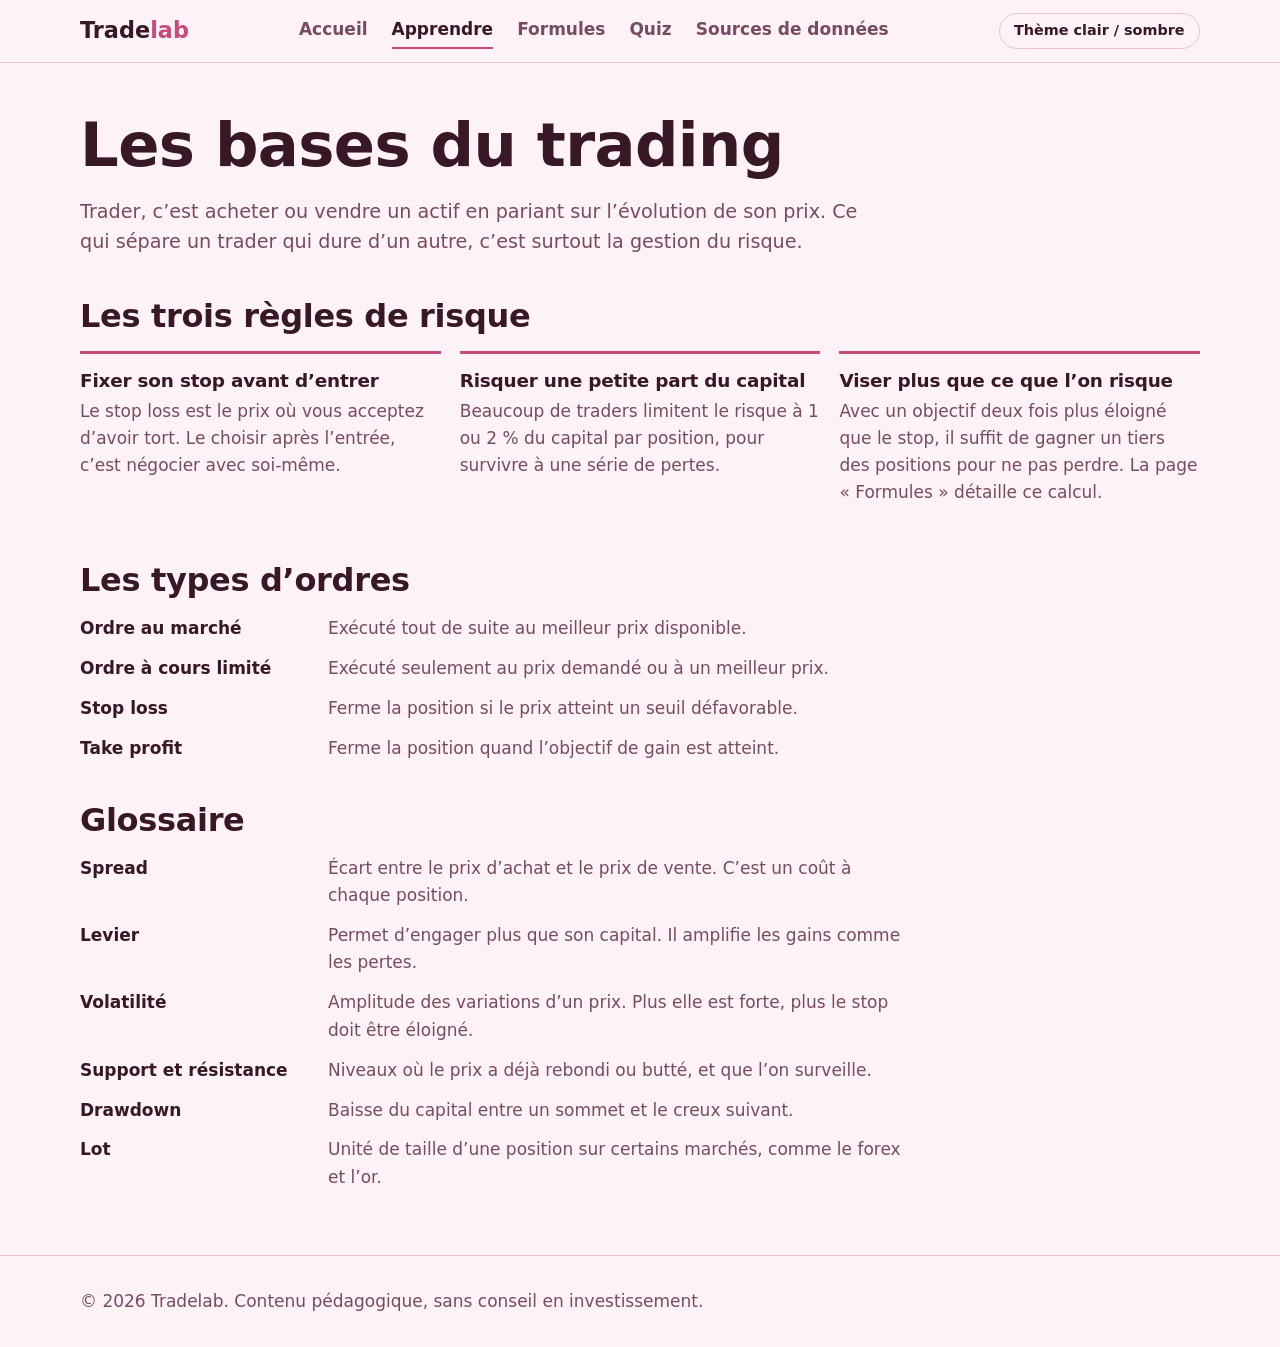
==== apprendre.html @ f182cb04 "dgshq" ====
<!DOCTYPE html>
<html lang="fr">
<head>
  <meta charset="utf-8">
  <meta name="viewport" content="width=device-width, initial-scale=1">
  <title>Apprendre les bases du trading – Tradelab</title>
  <link rel="stylesheet" href="style.css">
</head>
<body>
  <header class="site-header"><div class="wrap bar">
    <a class="logo" href="index.html">Trade<span>lab</span></a>
    <nav aria-label="Navigation principale">
      <a href="index.html">Accueil</a>
      <a href="apprendre.html" aria-current="page">Apprendre</a>
      <a href="formules.html">Formules</a>
      <a href="quiz.html">Quiz</a>
      <a href="service_externe.html">Sources de données</a>
    </nav>
    <input type="checkbox" id="theme" class="theme-input" aria-label="Inverser le thème clair ou sombre">
    <label for="theme" class="theme-btn">Thème clair / sombre</label>
  </div></header>

  <main class="wrap page">
    <h1>Les bases du trading</h1>
    <p class="lead">Trader, c’est acheter ou vendre un actif en pariant sur l’évolution de son prix. Ce qui sépare un trader qui dure d’un autre, c’est surtout la gestion du risque.</p>

    <h2>Les trois règles de risque</h2>
    <ul class="rules">
      <li><h3>Fixer son stop avant d’entrer</h3><p>Le stop loss est le prix où vous acceptez d’avoir tort. Le choisir après l’entrée, c’est négocier avec soi-même.</p></li>
      <li><h3>Risquer une petite part du capital</h3><p>Beaucoup de traders limitent le risque à 1 ou 2&nbsp;% du capital par position, pour survivre à une série de pertes.</p></li>
      <li><h3>Viser plus que ce que l’on risque</h3><p>Avec un objectif deux fois plus éloigné que le stop, il suffit de gagner un tiers des positions pour ne pas perdre. La page «&nbsp;Formules&nbsp;» détaille ce calcul.</p></li>
    </ul>

    <h2>Les types d’ordres</h2>
    <dl class="glossary">
      <dt>Ordre au marché</dt><dd>Exécuté tout de suite au meilleur prix disponible.</dd>
      <dt>Ordre à cours limité</dt><dd>Exécuté seulement au prix demandé ou à un meilleur prix.</dd>
      <dt>Stop loss</dt><dd>Ferme la position si le prix atteint un seuil défavorable.</dd>
      <dt>Take profit</dt><dd>Ferme la position quand l’objectif de gain est atteint.</dd>
    </dl>

    <h2>Glossaire</h2>
    <dl class="glossary">
      <dt>Spread</dt><dd>Écart entre le prix d’achat et le prix de vente. C’est un coût à chaque position.</dd>
      <dt>Levier</dt><dd>Permet d’engager plus que son capital. Il amplifie les gains comme les pertes.</dd>
      <dt>Volatilité</dt><dd>Amplitude des variations d’un prix. Plus elle est forte, plus le stop doit être éloigné.</dd>
      <dt>Support et résistance</dt><dd>Niveaux où le prix a déjà rebondi ou butté, et que l’on surveille.</dd>
      <dt>Drawdown</dt><dd>Baisse du capital entre un sommet et le creux suivant.</dd>
      <dt>Lot</dt><dd>Unité de taille d’une position sur certains marchés, comme le forex et l’or.</dd>
    </dl>
  </main>

  <footer class="site-footer"><div class="wrap"><p>© 2026 Tradelab. Contenu pédagogique, sans conseil en investissement.</p></div></footer>
</body>
</html>
---- style.css ----
:root {
  color-scheme: dark;
  --bg: #0b1a1d;
  --panel: #12282c;
  --line: #24474d;
  --text: #e5f1ef;
  --muted: #94b5b0;
  --accent: #2ee6c8;
  --on-accent: #062a26;
  --up: #5bd68a;
  --down: #ff7070;
}

*, *::before, *::after { box-sizing: border-box; }
html { scroll-behavior: smooth; }
body {
  margin: 0; background: var(--bg); color: var(--text);
  font: 1.0625rem/1.6 "Segoe UI", system-ui, -apple-system, sans-serif;
  font-variant-numeric: tabular-nums;
}
h1, h2, h3 { font-family: Bahnschrift, "Segoe UI", system-ui, sans-serif; line-height: 1.15; letter-spacing: -.01em; }
h1 { font-size: clamp(2.2rem, 6vw, 3.8rem); margin: 0 0 1rem; }
h2 { font-size: clamp(1.5rem, 3.5vw, 2rem); margin: 2.5rem 0 1rem; }
h3 { font-size: 1.15rem; margin: 0 0 .4rem; }
p { max-width: 64ch; margin: 0 0 1rem; }
a { color: var(--accent); }
code { padding: .1em .35em; background: var(--panel); border: 1px solid var(--line); border-radius: .25rem; font-size: .9em; }
section { padding: 2.5rem 0; }
section h2:first-child { margin-top: 0; }

.wrap { width: min(100% - 2rem, 70rem); margin-inline: auto; }
.page { padding-block: 3rem 4rem; }
.sr { position: absolute; left: -9999px; }
.lead { font-size: 1.2rem; color: var(--muted); }

/* En-tête */
.site-header { position: sticky; top: 0; z-index: 10; background: var(--bg); border-bottom: 1px solid var(--line); }
.bar { display: flex; flex-wrap: wrap; align-items: center; justify-content: space-between; gap: .5rem 2rem; padding-block: .8rem; }
.logo { font-family: Bahnschrift, "Segoe UI", system-ui, sans-serif; font-weight: 800; font-size: 1.4rem; color: var(--text); text-decoration: none; }
.logo span { color: var(--accent); }
nav { display: flex; flex-wrap: wrap; gap: .3rem 1.5rem; }
nav a { color: var(--muted); text-decoration: none; font-weight: 600; padding-block: .2rem; }
nav a:hover { color: var(--text); }
nav a[aria-current="page"] { color: var(--text); border-bottom: 2px solid var(--accent); }
a:focus-visible, button:focus-visible, input:focus-visible { outline: 3px solid var(--accent); outline-offset: 3px; }

/* Accueil */
.hero { padding: 3.5rem 0 4rem; border-bottom: 1px solid var(--line); }
.hero-grid { display: grid; gap: 3rem; align-items: center; }
@media (min-width: 48rem) { .hero-grid { grid-template-columns: 1.4fr 1fr; } }

.candles { display: flex; align-items: center; justify-content: center; gap: .7rem; height: 15rem; }
.candles i { position: relative; flex: none; width: 1.2rem; height: var(--h); transform: translateY(var(--y)); background: var(--c); border-radius: 2px; }
.candles i::before { content: ""; position: absolute; left: 50%; top: -.9rem; bottom: -.9rem; width: 2px; background: var(--c); transform: translateX(-50%); }
.candles .u { --c: var(--up); }
.candles .d { --c: var(--down); }

/* Boutons */
.btn {
  display: inline-block; padding: .75rem 1.3rem; margin: 0 .5rem .5rem 0;
  font: inherit; font-weight: 700; text-decoration: none; cursor: pointer;
  color: var(--on-accent); background: var(--accent);
  border: 2px solid var(--accent); border-radius: .4rem;
  transition: background-color .15s, color .15s;
}
.btn:hover { background: transparent; color: var(--accent); }
.btn-ghost { background: transparent; color: var(--accent); }
.btn-ghost:hover { background: var(--accent); color: var(--on-accent); }

/* Cadres */
.panels { display: grid; gap: 1.2rem; grid-template-columns: repeat(auto-fit, minmax(16rem, 1fr)); }
@media (min-width: 48rem) { .panel-wide { grid-column: 1 / -1; } }
.panel { padding: 1.3rem; background: var(--panel); border: 1px solid var(--line); border-radius: .5rem; }
.panel h2 { margin-top: 0; font-size: 1.3rem; }
.panel p { color: var(--muted); }
.slot {
  display: grid; place-items: center; min-height: 9rem; padding: 1rem; text-align: center;
  color: var(--muted); font-size: .95rem; border: 2px dashed var(--line); border-radius: .4rem;
}
.panel-wide .slot { min-height: 14rem; }

.warning { padding: 1rem 1.2rem; max-width: none; color: var(--text); background: var(--panel); border-left: 4px solid var(--down); border-radius: .25rem; }

/* Pages de contenu */
.rules, .steps { display: grid; gap: 1.2rem; padding: 0; margin: 0; list-style: none; grid-template-columns: repeat(auto-fit, minmax(15rem, 1fr)); }
.rules li, .steps li { padding-top: 1rem; border-top: 3px solid var(--accent); }
.rules p, .steps p { color: var(--muted); }
.steps { counter-reset: etape; }
.steps li { counter-increment: etape; }
.steps li::before { content: counter(etape); display: block; font: 800 2rem/1 Bahnschrift, "Segoe UI", sans-serif; color: var(--accent); margin-bottom: .4rem; }

.glossary { display: grid; grid-template-columns: minmax(9rem, 14rem) 1fr; gap: .8rem 1.5rem; margin: 0; max-width: 52rem; }
.glossary dt { font-weight: 700; }
.glossary dd { margin: 0; color: var(--muted); }
@media (max-width: 36rem) { .glossary { grid-template-columns: 1fr; gap: .1rem; } .glossary dd { margin-bottom: .8rem; } }

/* Formulaires et résultats */
form { display: grid; gap: .4rem; }
label { margin-top: .5rem; font-weight: 600; }
input { width: 100%; padding: .65rem; font: inherit; color: var(--text); background: var(--bg); border: 1px solid var(--line); border-radius: .4rem; }
form .btn { justify-self: start; margin-top: 1rem; }
.result { min-height: 3rem; margin: 1rem 0 0; color: var(--accent); font-weight: 600; }

/* Tableau */
.table-scroll { overflow-x: auto; margin-bottom: 2rem; }
table { width: 100%; min-width: 34rem; border-collapse: collapse; }
th, td { padding: .8rem .8rem .8rem 0; text-align: left; border-bottom: 1px solid var(--line); }
thead th { color: var(--muted); font-weight: 600; border-bottom-width: 2px; }
tbody th { font-weight: 400; }

/* Pied de page */
.site-footer { padding: 2rem 0; border-top: 1px solid var(--line); color: var(--muted); }
.site-footer p { margin: 0; }

/* ---------- Accueil : papier millimétré et bougies qui se posent ---------- */
.hero { position: relative; overflow: hidden; }
.hero::before {
  content: ""; position: absolute; inset: 0; pointer-events: none;
  background-image:
    linear-gradient(color-mix(in srgb, var(--line) 55%, transparent) 1px, transparent 1px),
    linear-gradient(90deg, color-mix(in srgb, var(--line) 55%, transparent) 1px, transparent 1px);
  background-size: 3rem 3rem;
  -webkit-mask-image: linear-gradient(to bottom, #000, transparent);
  mask-image: linear-gradient(to bottom, #000, transparent);
}
.hero-grid { position: relative; }
.candles i { animation: poser .7s cubic-bezier(.2, .8, .3, 1) both; animation-delay: calc(var(--n, 0) * 120ms); }
@keyframes poser {
  from { opacity: 0; transform: translateY(calc(var(--y) + 2rem)); }
  to   { opacity: 1; transform: translateY(var(--y)); }
}
@media (prefers-reduced-motion: reduce) { .candles i { animation: none; } }


/* ---------- Thème clair ou sombre, sans JavaScript ----------
   Le site suit le réglage du système. La case « theme » (dans l’en-tête) l’inverse. */
/* Système en mode clair : thème clair pastel (rose poudré / lavande) par défaut */
@media (prefers-color-scheme: light) { :root {
  color-scheme: light;
  --bg: #fdf2f6;
  --panel: #fae3ec;
  --line: #ecc4d4;
  --text: #381827;
  --muted: #784c60;
  --accent: #c94a7c;
  --on-accent: #ffffff;
  --up: #2e8b66;
  --down: #d94862;
} }
/* Case « theme » cochée : on inverse le réglage du système (nécessite :has(), absent des vieux navigateurs) */
@media (prefers-color-scheme: dark) { :root:has(#theme:checked) {
  color-scheme: light;
  --bg: #fdf2f6;
  --panel: #fae3ec;
  --line: #ecc4d4;
  --text: #381827;
  --muted: #784c60;
  --accent: #c94a7c;
  --on-accent: #ffffff;
  --up: #2e8b66;
  --down: #d94862;
} }
@media (prefers-color-scheme: light) { :root:has(#theme:checked) {
  color-scheme: dark;
  --bg: #0b1a1d;
  --panel: #12282c;
  --line: #24474d;
  --text: #e5f1ef;
  --muted: #94b5b0;
  --accent: #2ee6c8;
  --on-accent: #062a26;
  --up: #5bd68a;
  --down: #ff7070;
} }

.bar { position: relative; }
.theme-input { position: absolute; right: 0; width: 1px; height: 1px; opacity: 0; }
.theme-btn {
  margin: 0; padding: .35rem .9rem; font-size: .9rem; font-weight: 600; cursor: pointer;
  color: var(--text); border: 1px solid var(--line); border-radius: 2rem;
}
.theme-btn:hover, .theme-input:checked + .theme-btn { border-color: var(--accent); color: var(--accent); }
.theme-input:focus-visible + .theme-btn { outline: 3px solid var(--accent); outline-offset: 3px; }

/* ---------- Emplacements de sources ---------- */
.slot:has(iframe, img) { display: block; padding: 0; border-style: solid; }
.slot iframe { display: block; width: 100%; min-height: 14rem; border: 0; }

/* ---------- Formules ---------- */
.formule { max-width: none; padding: .9rem 1.2rem; margin: 1rem 0; font-weight: 700; background: var(--panel); border-left: 4px solid var(--accent); border-radius: .25rem; }

/* ---------- Quiz (tout en CSS : cases radio, :has() et compteur) ---------- */
.quiz { display: block; max-width: 46rem; counter-reset: score; }
.quiz fieldset { min-width: 0; margin: 0 0 1.5rem; padding: 1.2rem; background: var(--panel); border: 1px solid var(--line); border-radius: .5rem; }
.quiz legend { padding: 0 .4rem; font-weight: 700; }
.quiz input { position: absolute; width: 1px; height: 1px; opacity: 0; }
.quiz label { display: block; margin: .5rem 0 0; padding: .7rem 1rem; font-weight: 400; cursor: pointer; border: 2px solid var(--line); border-radius: .4rem; }
.quiz label:hover { border-color: var(--accent); }
.quiz input:focus-visible + label { outline: 3px solid var(--accent); outline-offset: 3px; }
.quiz input:checked + label { border-color: var(--down); }
.quiz input:checked + label:not(.bonne)::after { content: " (incorrect)"; color: var(--down); }
.quiz fieldset:has(input:checked) .bonne { border-color: var(--up); background: color-mix(in srgb, var(--up) 14%, transparent); }
.quiz fieldset:has(input:checked) .bonne::after { content: " (bonne réponse)"; color: var(--up); font-weight: 700; }
.explication { display: none; margin: 1rem 0 0; color: var(--muted); }
.quiz fieldset:has(input:checked) .explication { display: block; }
.quiz fieldset:has(input.ok:checked) { counter-increment: score; }
.score { margin: 0 0 1rem; font-size: 1.4rem; font-weight: 700; }
.score::after { content: counter(score) " / 5"; }
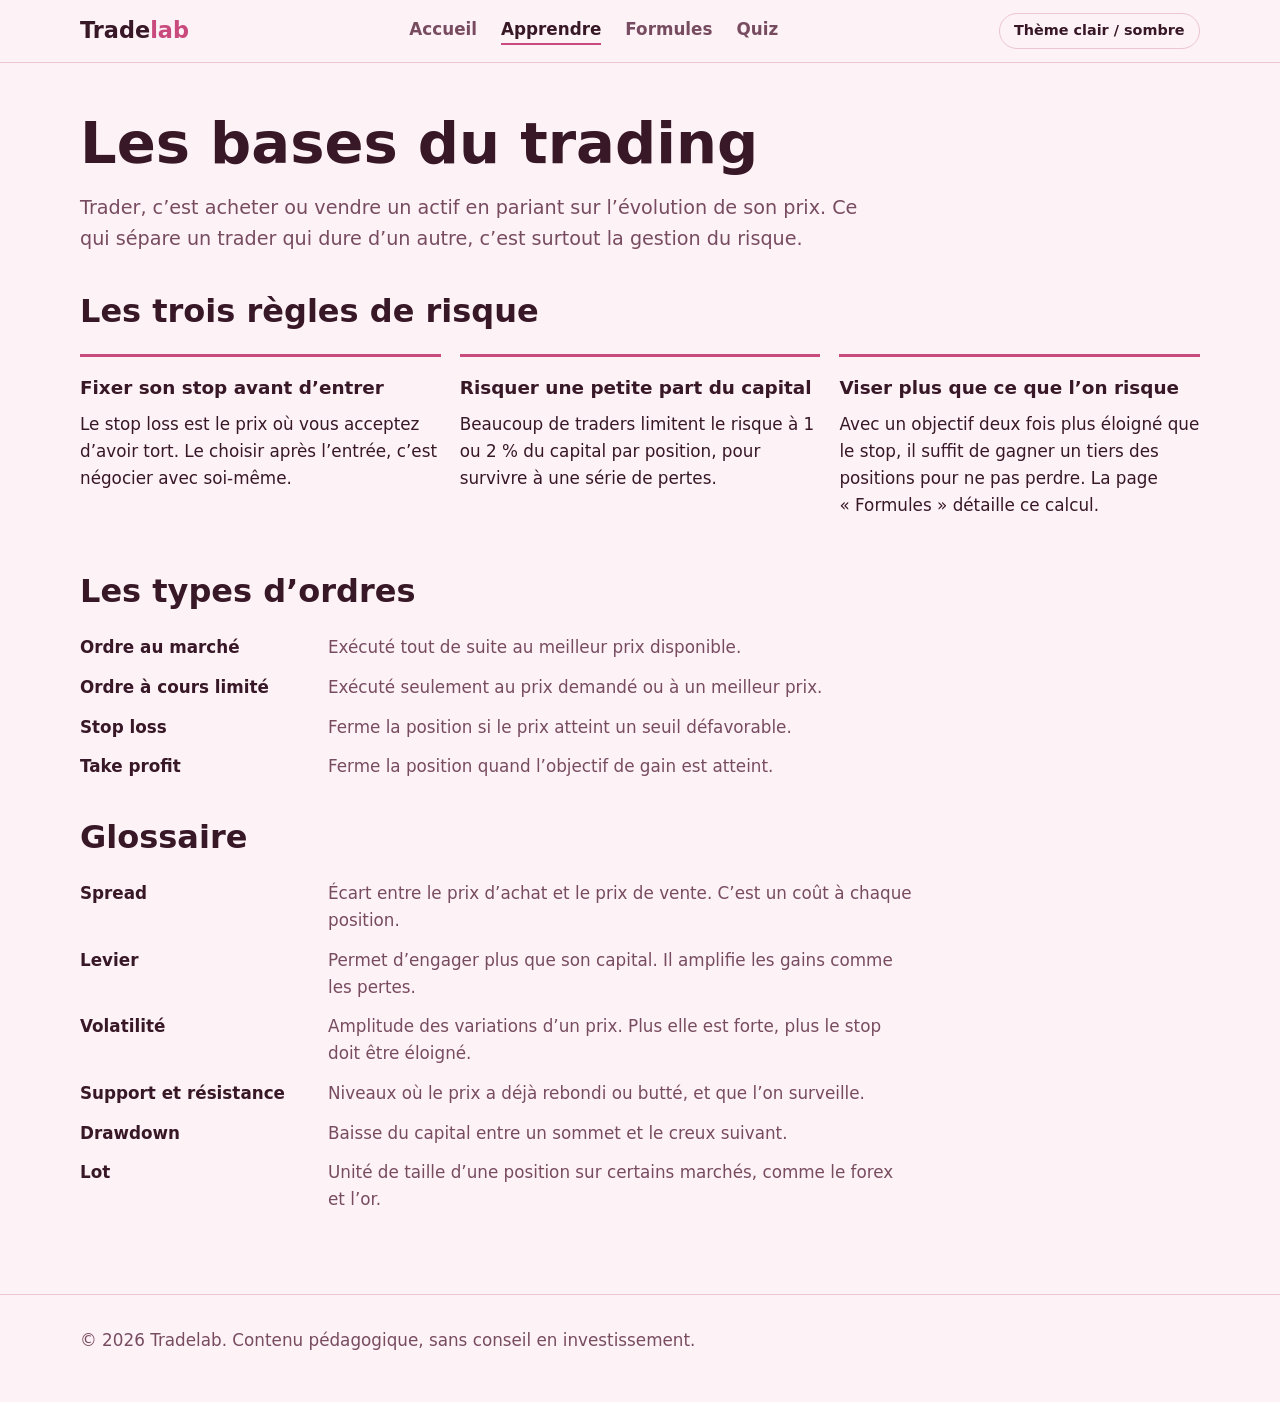
==== commit 8cf0bf2c: "sddd" ====
--- a/apprendre.html
+++ b/apprendre.html
@@ -14,7 +14,6 @@
       <a href="apprendre.html" aria-current="page">Apprendre</a>
       <a href="formules.html">Formules</a>
       <a href="quiz.html">Quiz</a>
-      <a href="service_externe.html">Sources de données</a>
     </nav>
     <input type="checkbox" id="theme" class="theme-input" aria-label="Inverser le thème clair ou sombre">
     <label for="theme" class="theme-btn">Thème clair / sombre</label>
--- a/style.css
+++ b/style.css
@@ -1,4 +1,21 @@
+/* =========================================================
+   1. COULEURS (Thème clair pastel par défaut, sombre au clic)
+   ========================================================= */
 :root {
+  color-scheme: light;
+  --bg: #fdf2f6; /* couleur du fond */
+  --panel: #fae3ec; /* couleur des blocs */
+  --line: #ecc4d4; 
+  --text: #381827;  /* couleur du texte */
+  --muted: #784c60; /* couleur du texte qui detaille */
+  --accent: #c94a7c; /* couleur des  liens*/
+  --on-accent: #ffffff;
+  --up: #2e8b66;
+  --down: #d94862;  /* couleur du borderau en bas */
+}
+
+/* Mode sombre quand on clique sur le bouton */
+:root:has(#theme:checked) {
   color-scheme: dark;
   --bg: #0b1a1d;
   --panel: #12282c;
@@ -11,198 +28,218 @@
   --down: #ff7070;
 }
 
-*, *::before, *::after { box-sizing: border-box; }
+/* =========================================================
+   2. BASE DE LA PAGE & TEXTES
+   ========================================================= */
+* { box-sizing: border-box; }
 html { scroll-behavior: smooth; }
+
 body {
-  margin: 0; background: var(--bg); color: var(--text);
-  font: 1.0625rem/1.6 "Segoe UI", system-ui, -apple-system, sans-serif;
-  font-variant-numeric: tabular-nums;
-}
-h1, h2, h3 { font-family: Bahnschrift, "Segoe UI", system-ui, sans-serif; line-height: 1.15; letter-spacing: -.01em; }
-h1 { font-size: clamp(2.2rem, 6vw, 3.8rem); margin: 0 0 1rem; }
-h2 { font-size: clamp(1.5rem, 3.5vw, 2rem); margin: 2.5rem 0 1rem; }
-h3 { font-size: 1.15rem; margin: 0 0 .4rem; }
+  margin: 0;
+  background: var(--bg);
+  color: var(--text);
+  font: 1.05rem/1.6 "Segoe UI", system-ui, sans-serif;
+}
+
+.wrap { width: min(100% - 2rem, 70rem); margin-inline: auto; } 
+.page { padding: 3rem 0 4rem; }
+.sr { position: absolute; left: -9999px; }
+section { padding: 2.5rem 0; }
+
+h1 { font-size: clamp(2.2rem, 5vw, 3.6rem); margin: 0 0 1rem; line-height: 1.15; }
+h2 { font-size: clamp(1.5rem, 3vw, 2rem); margin: 2rem 0 1rem; }
+h3 { font-size: 1.15rem; margin: 0 0 .5rem; }
 p { max-width: 64ch; margin: 0 0 1rem; }
+.lead { font-size: 1.2rem; color: var(--muted); }
 a { color: var(--accent); }
-code { padding: .1em .35em; background: var(--panel); border: 1px solid var(--line); border-radius: .25rem; font-size: .9em; }
-section { padding: 2.5rem 0; }
-section h2:first-child { margin-top: 0; }
-
-.wrap { width: min(100% - 2rem, 70rem); margin-inline: auto; }
-.page { padding-block: 3rem 4rem; }
-.sr { position: absolute; left: -9999px; }
-.lead { font-size: 1.2rem; color: var(--muted); }
-
-/* En-tête */
-.site-header { position: sticky; top: 0; z-index: 10; background: var(--bg); border-bottom: 1px solid var(--line); }
-.bar { display: flex; flex-wrap: wrap; align-items: center; justify-content: space-between; gap: .5rem 2rem; padding-block: .8rem; }
-.logo { font-family: Bahnschrift, "Segoe UI", system-ui, sans-serif; font-weight: 800; font-size: 1.4rem; color: var(--text); text-decoration: none; }
+code { padding: .1em .35em; background: var(--panel); border: 1px solid var(--line); border-radius: .25rem; }
+
+/* =========================================================
+   3. MENU DU HAUT & BOUTON THÈME
+   ========================================================= */
+.site-header {
+  position: sticky; 
+  top: 0;
+  z-index: 10;
+  background: var(--bg);
+  border-bottom: 1px solid var(--line);
+}
+
+.bar {
+  display: flex;
+  flex-wrap: wrap;
+  align-items: center;
+  justify-content: space-between;
+  gap: .5rem 2rem;
+  padding: .8rem 0;
+}
+
+.logo { font-weight: 800; font-size: 1.4rem; color: var(--text); text-decoration: none; }
 .logo span { color: var(--accent); }
-nav { display: flex; flex-wrap: wrap; gap: .3rem 1.5rem; }
-nav a { color: var(--muted); text-decoration: none; font-weight: 600; padding-block: .2rem; }
-nav a:hover { color: var(--text); }
-nav a[aria-current="page"] { color: var(--text); border-bottom: 2px solid var(--accent); }
-a:focus-visible, button:focus-visible, input:focus-visible { outline: 3px solid var(--accent); outline-offset: 3px; }
-
-/* Accueil */
+
+nav { display: flex; flex-wrap: wrap; gap: .5rem 1.5rem; }
+nav a { color: var(--muted); text-decoration: none; font-weight: 600; }
+nav a:hover, nav a[aria-current="page"] { color: var(--text); border-bottom: 2px solid var(--accent); }
+
+.theme-input { position: absolute; opacity: 0; pointer-events: none; }
+.theme-btn {
+  padding: .35rem .9rem;
+  font-size: .9rem;
+  font-weight: 600;
+  cursor: pointer;
+  border: 1px solid var(--line);
+  border-radius: 2rem;
+}
+.theme-btn:hover, .theme-input:checked + .theme-btn { border-color: var(--accent); color: var(--accent); }
+
+/* =========================================================
+   4. ACCUEIL & BOUTONS
+   ========================================================= */
 .hero { padding: 3.5rem 0 4rem; border-bottom: 1px solid var(--line); }
 .hero-grid { display: grid; gap: 3rem; align-items: center; }
 @media (min-width: 48rem) { .hero-grid { grid-template-columns: 1.4fr 1fr; } }
 
 .candles { display: flex; align-items: center; justify-content: center; gap: .7rem; height: 15rem; }
-.candles i { position: relative; flex: none; width: 1.2rem; height: var(--h); transform: translateY(var(--y)); background: var(--c); border-radius: 2px; }
+.candles i { position: relative; width: 1.2rem; height: var(--h); transform: translateY(var(--y)); background: var(--c); border-radius: 2px; }
 .candles i::before { content: ""; position: absolute; left: 50%; top: -.9rem; bottom: -.9rem; width: 2px; background: var(--c); transform: translateX(-50%); }
 .candles .u { --c: var(--up); }
 .candles .d { --c: var(--down); }
 
-/* Boutons */
 .btn {
-  display: inline-block; padding: .75rem 1.3rem; margin: 0 .5rem .5rem 0;
-  font: inherit; font-weight: 700; text-decoration: none; cursor: pointer;
-  color: var(--on-accent); background: var(--accent);
-  border: 2px solid var(--accent); border-radius: .4rem;
-  transition: background-color .15s, color .15s;
+  display: inline-block;
+  padding: .75rem 1.3rem;
+  margin: 0 .5rem .5rem 0;
+  font-weight: 700;
+  text-decoration: none;
+  color: var(--on-accent);
+  background: var(--accent);
+  border: 2px solid var(--accent);
+  border-radius: .4rem;
 }
 .btn:hover { background: transparent; color: var(--accent); }
 .btn-ghost { background: transparent; color: var(--accent); }
 .btn-ghost:hover { background: var(--accent); color: var(--on-accent); }
 
-/* Cadres */
-.panels { display: grid; gap: 1.2rem; grid-template-columns: repeat(auto-fit, minmax(16rem, 1fr)); }
-@media (min-width: 48rem) { .panel-wide { grid-column: 1 / -1; } }
-.panel { padding: 1.3rem; background: var(--panel); border: 1px solid var(--line); border-radius: .5rem; }
-.panel h2 { margin-top: 0; font-size: 1.3rem; }
+/* =========================================================
+   5. GRILLE GÉNÉRALE DES CARTES couleurs etc
+   ========================================================= */
+.panels {
+  display: grid;
+  gap: 1.2rem;
+  grid-template-columns: repeat(auto-fit, minmax(18rem, 1fr));
+}
+
+.panel {
+  padding: 1.3rem;
+  background: var(--panel);
+  border: 1px solid var(--line);
+  border-radius: .5rem;
+}
 .panel p { color: var(--muted); }
+
 .slot {
-  display: grid; place-items: center; min-height: 9rem; padding: 1rem; text-align: center;
-  color: var(--muted); font-size: .95rem; border: 2px dashed var(--line); border-radius: .4rem;
-}
-.panel-wide .slot { min-height: 14rem; }
-
-.warning { padding: 1rem 1.2rem; max-width: none; color: var(--text); background: var(--panel); border-left: 4px solid var(--down); border-radius: .25rem; }
-
-/* Pages de contenu */
-.rules, .steps { display: grid; gap: 1.2rem; padding: 0; margin: 0; list-style: none; grid-template-columns: repeat(auto-fit, minmax(15rem, 1fr)); }
+  display: grid;
+  place-items: center;
+  min-height: 14rem;
+  border: 2px dashed var(--line);
+  border-radius: .4rem;
+  overflow: hidden;
+}
+.slot:has(iframe) { display: block; border-style: solid; }
+.slot iframe { display: block; width: 100%; height: 100%; border: 0; }
+/* ======================================
+   6. RÉGLAGES INDIVIDUELS DE CHAQUE API 
+   ====================================== */
+
+/* --- 1. GRAPHIQUE --- */
+.panel:has([data-slot="graphique"]) {
+  grid-column: span 4   ; /* Prend 4 colonnes */
+}
+.slot[data-slot="graphique"] {
+  height: 40rem; /* Hauteur du graphique */
+}
+
+/* --- 2. PRIX --- */
+.panel:has([data-slot="prix"]) {
+  grid-column: span 1; /* Prend 1 colonne */
+}
+.slot[data-slot="prix"] {
+  height: 28rem; /* Hauteur des prix */
+}
+
+/* --- 3. ACTUALITÉS --- */
+.panel:has([data-slot="news"]) {
+  grid-column: span 2 ; /* Prend 2 colonnes de large */
+}
+.slot[data-slot="news"] {
+  height: 28rem; /* Hauteur des actualités */
+}
+
+/* --- 4. CALENDRIER ÉCONOMIQUE --- */
+.panel:has([data-slot="calendrier"]) {
+  grid-column: span 1; /* Prend 1 colonne */
+}
+.slot[data-slot="calendrier"] {
+  height: 26rem; /* Hauteur du calendrier */
+}
+
+/* --- 5. SENTIMENT --- */
+.panel:has([data-slot="sentiment"]) {
+  grid-column: span 1; /* Prend 1 colonne */
+}
+.slot[data-slot="sentiment"] {
+  height: 26rem; /* Hauteur du sentiment */
+}
+
+/* --- 6. CONVERTISSEUR / TAUX DE CHANGE --- */
+.panel:has([data-slot="convertisseur"]) {
+  grid-column: span 2; /* Largeur sur 2 colonnes pour bien lire le tableau */
+}
+.slot[data-slot="convertisseur"] {
+  height: 30rem;
+}
+
+/* Sur petit écran (téléphone), tout repasse sur 1 seule colonne */
+@media (max-width: 48rem) {
+  .panel:has(.slot) { grid-column: 1 / -1 !important; }
+}
+
+/* =========================================================
+   7. PAGES APPRENDRE, FORMULES & QUIZ
+   ========================================================= */
+.warning { padding: 1rem 1.2rem; max-width: none; background: var(--panel); border-left: 4px solid var(--down); border-radius: .25rem; }
+.formule { max-width: none; padding: .9rem 1.2rem; font-weight: 700; background: var(--panel); border-left: 4px solid var(--accent); border-radius: .25rem; }
+
+.rules, .steps { display: grid; gap: 1.2rem; padding: 0; list-style: none; grid-template-columns: repeat(auto-fit, minmax(15rem, 1fr)); }
 .rules li, .steps li { padding-top: 1rem; border-top: 3px solid var(--accent); }
-.rules p, .steps p { color: var(--muted); }
 .steps { counter-reset: etape; }
 .steps li { counter-increment: etape; }
-.steps li::before { content: counter(etape); display: block; font: 800 2rem/1 Bahnschrift, "Segoe UI", sans-serif; color: var(--accent); margin-bottom: .4rem; }
-
-.glossary { display: grid; grid-template-columns: minmax(9rem, 14rem) 1fr; gap: .8rem 1.5rem; margin: 0; max-width: 52rem; }
+.steps li::before { content: counter(etape); display: block; font-weight: 800; font-size: 2rem; color: var(--accent); }
+
+.glossary { display: grid; grid-template-columns: minmax(9rem, 14rem) 1fr; gap: .8rem 1.5rem; max-width: 52rem; }
 .glossary dt { font-weight: 700; }
 .glossary dd { margin: 0; color: var(--muted); }
-@media (max-width: 36rem) { .glossary { grid-template-columns: 1fr; gap: .1rem; } .glossary dd { margin-bottom: .8rem; } }
-
-/* Formulaires et résultats */
-form { display: grid; gap: .4rem; }
-label { margin-top: .5rem; font-weight: 600; }
-input { width: 100%; padding: .65rem; font: inherit; color: var(--text); background: var(--bg); border: 1px solid var(--line); border-radius: .4rem; }
-form .btn { justify-self: start; margin-top: 1rem; }
-.result { min-height: 3rem; margin: 1rem 0 0; color: var(--accent); font-weight: 600; }
-
-/* Tableau */
+
 .table-scroll { overflow-x: auto; margin-bottom: 2rem; }
-table { width: 100%; min-width: 34rem; border-collapse: collapse; }
+table { width: 100%; border-collapse: collapse; }
 th, td { padding: .8rem .8rem .8rem 0; text-align: left; border-bottom: 1px solid var(--line); }
-thead th { color: var(--muted); font-weight: 600; border-bottom-width: 2px; }
-tbody th { font-weight: 400; }
-
-/* Pied de page */
-.site-footer { padding: 2rem 0; border-top: 1px solid var(--line); color: var(--muted); }
-.site-footer p { margin: 0; }
-
-/* ---------- Accueil : papier millimétré et bougies qui se posent ---------- */
-.hero { position: relative; overflow: hidden; }
-.hero::before {
-  content: ""; position: absolute; inset: 0; pointer-events: none;
-  background-image:
-    linear-gradient(color-mix(in srgb, var(--line) 55%, transparent) 1px, transparent 1px),
-    linear-gradient(90deg, color-mix(in srgb, var(--line) 55%, transparent) 1px, transparent 1px);
-  background-size: 3rem 3rem;
-  -webkit-mask-image: linear-gradient(to bottom, #000, transparent);
-  mask-image: linear-gradient(to bottom, #000, transparent);
-}
-.hero-grid { position: relative; }
-.candles i { animation: poser .7s cubic-bezier(.2, .8, .3, 1) both; animation-delay: calc(var(--n, 0) * 120ms); }
-@keyframes poser {
-  from { opacity: 0; transform: translateY(calc(var(--y) + 2rem)); }
-  to   { opacity: 1; transform: translateY(var(--y)); }
-}
-@media (prefers-reduced-motion: reduce) { .candles i { animation: none; } }
-
-
-/* ---------- Thème clair ou sombre, sans JavaScript ----------
-   Le site suit le réglage du système. La case « theme » (dans l’en-tête) l’inverse. */
-/* Système en mode clair : thème clair pastel (rose poudré / lavande) par défaut */
-@media (prefers-color-scheme: light) { :root {
-  color-scheme: light;
-  --bg: #fdf2f6;
-  --panel: #fae3ec;
-  --line: #ecc4d4;
-  --text: #381827;
-  --muted: #784c60;
-  --accent: #c94a7c;
-  --on-accent: #ffffff;
-  --up: #2e8b66;
-  --down: #d94862;
-} }
-/* Case « theme » cochée : on inverse le réglage du système (nécessite :has(), absent des vieux navigateurs) */
-@media (prefers-color-scheme: dark) { :root:has(#theme:checked) {
-  color-scheme: light;
-  --bg: #fdf2f6;
-  --panel: #fae3ec;
-  --line: #ecc4d4;
-  --text: #381827;
-  --muted: #784c60;
-  --accent: #c94a7c;
-  --on-accent: #ffffff;
-  --up: #2e8b66;
-  --down: #d94862;
-} }
-@media (prefers-color-scheme: light) { :root:has(#theme:checked) {
-  color-scheme: dark;
-  --bg: #0b1a1d;
-  --panel: #12282c;
-  --line: #24474d;
-  --text: #e5f1ef;
-  --muted: #94b5b0;
-  --accent: #2ee6c8;
-  --on-accent: #062a26;
-  --up: #5bd68a;
-  --down: #ff7070;
-} }
-
-.bar { position: relative; }
-.theme-input { position: absolute; right: 0; width: 1px; height: 1px; opacity: 0; }
-.theme-btn {
-  margin: 0; padding: .35rem .9rem; font-size: .9rem; font-weight: 600; cursor: pointer;
-  color: var(--text); border: 1px solid var(--line); border-radius: 2rem;
-}
-.theme-btn:hover, .theme-input:checked + .theme-btn { border-color: var(--accent); color: var(--accent); }
-.theme-input:focus-visible + .theme-btn { outline: 3px solid var(--accent); outline-offset: 3px; }
-
-/* ---------- Emplacements de sources ---------- */
-.slot:has(iframe, img) { display: block; padding: 0; border-style: solid; }
-.slot iframe { display: block; width: 100%; min-height: 14rem; border: 0; }
-
-/* ---------- Formules ---------- */
-.formule { max-width: none; padding: .9rem 1.2rem; margin: 1rem 0; font-weight: 700; background: var(--panel); border-left: 4px solid var(--accent); border-radius: .25rem; }
-
-/* ---------- Quiz (tout en CSS : cases radio, :has() et compteur) ---------- */
-.quiz { display: block; max-width: 46rem; counter-reset: score; }
-.quiz fieldset { min-width: 0; margin: 0 0 1.5rem; padding: 1.2rem; background: var(--panel); border: 1px solid var(--line); border-radius: .5rem; }
-.quiz legend { padding: 0 .4rem; font-weight: 700; }
-.quiz input { position: absolute; width: 1px; height: 1px; opacity: 0; }
-.quiz label { display: block; margin: .5rem 0 0; padding: .7rem 1rem; font-weight: 400; cursor: pointer; border: 2px solid var(--line); border-radius: .4rem; }
+
+/* Quiz */
+.quiz { max-width: 46rem; counter-reset: score; }
+.quiz fieldset { margin: 0 0 1.5rem; padding: 1.2rem; background: var(--panel); border: 1px solid var(--line); border-radius: .5rem; }
+.quiz legend { font-weight: 700; }
+.quiz input { position: absolute; opacity: 0; }
+.quiz label { display: block; margin-top: .5rem; padding: .7rem 1rem; cursor: pointer; border: 2px solid var(--line); border-radius: .4rem; }
 .quiz label:hover { border-color: var(--accent); }
-.quiz input:focus-visible + label { outline: 3px solid var(--accent); outline-offset: 3px; }
 .quiz input:checked + label { border-color: var(--down); }
 .quiz input:checked + label:not(.bonne)::after { content: " (incorrect)"; color: var(--down); }
 .quiz fieldset:has(input:checked) .bonne { border-color: var(--up); background: color-mix(in srgb, var(--up) 14%, transparent); }
 .quiz fieldset:has(input:checked) .bonne::after { content: " (bonne réponse)"; color: var(--up); font-weight: 700; }
-.explication { display: none; margin: 1rem 0 0; color: var(--muted); }
+.explication { display: none; margin-top: 1rem; color: var(--muted); }
 .quiz fieldset:has(input:checked) .explication { display: block; }
 .quiz fieldset:has(input.ok:checked) { counter-increment: score; }
-.score { margin: 0 0 1rem; font-size: 1.4rem; font-weight: 700; }
+.score { font-size: 1.4rem; font-weight: 700; }
 .score::after { content: counter(score) " / 5"; }
+
+/* Pied de page */
+.site-footer { padding: 2rem 0; border-top: 1px solid var(--line); color: var(--muted); }
